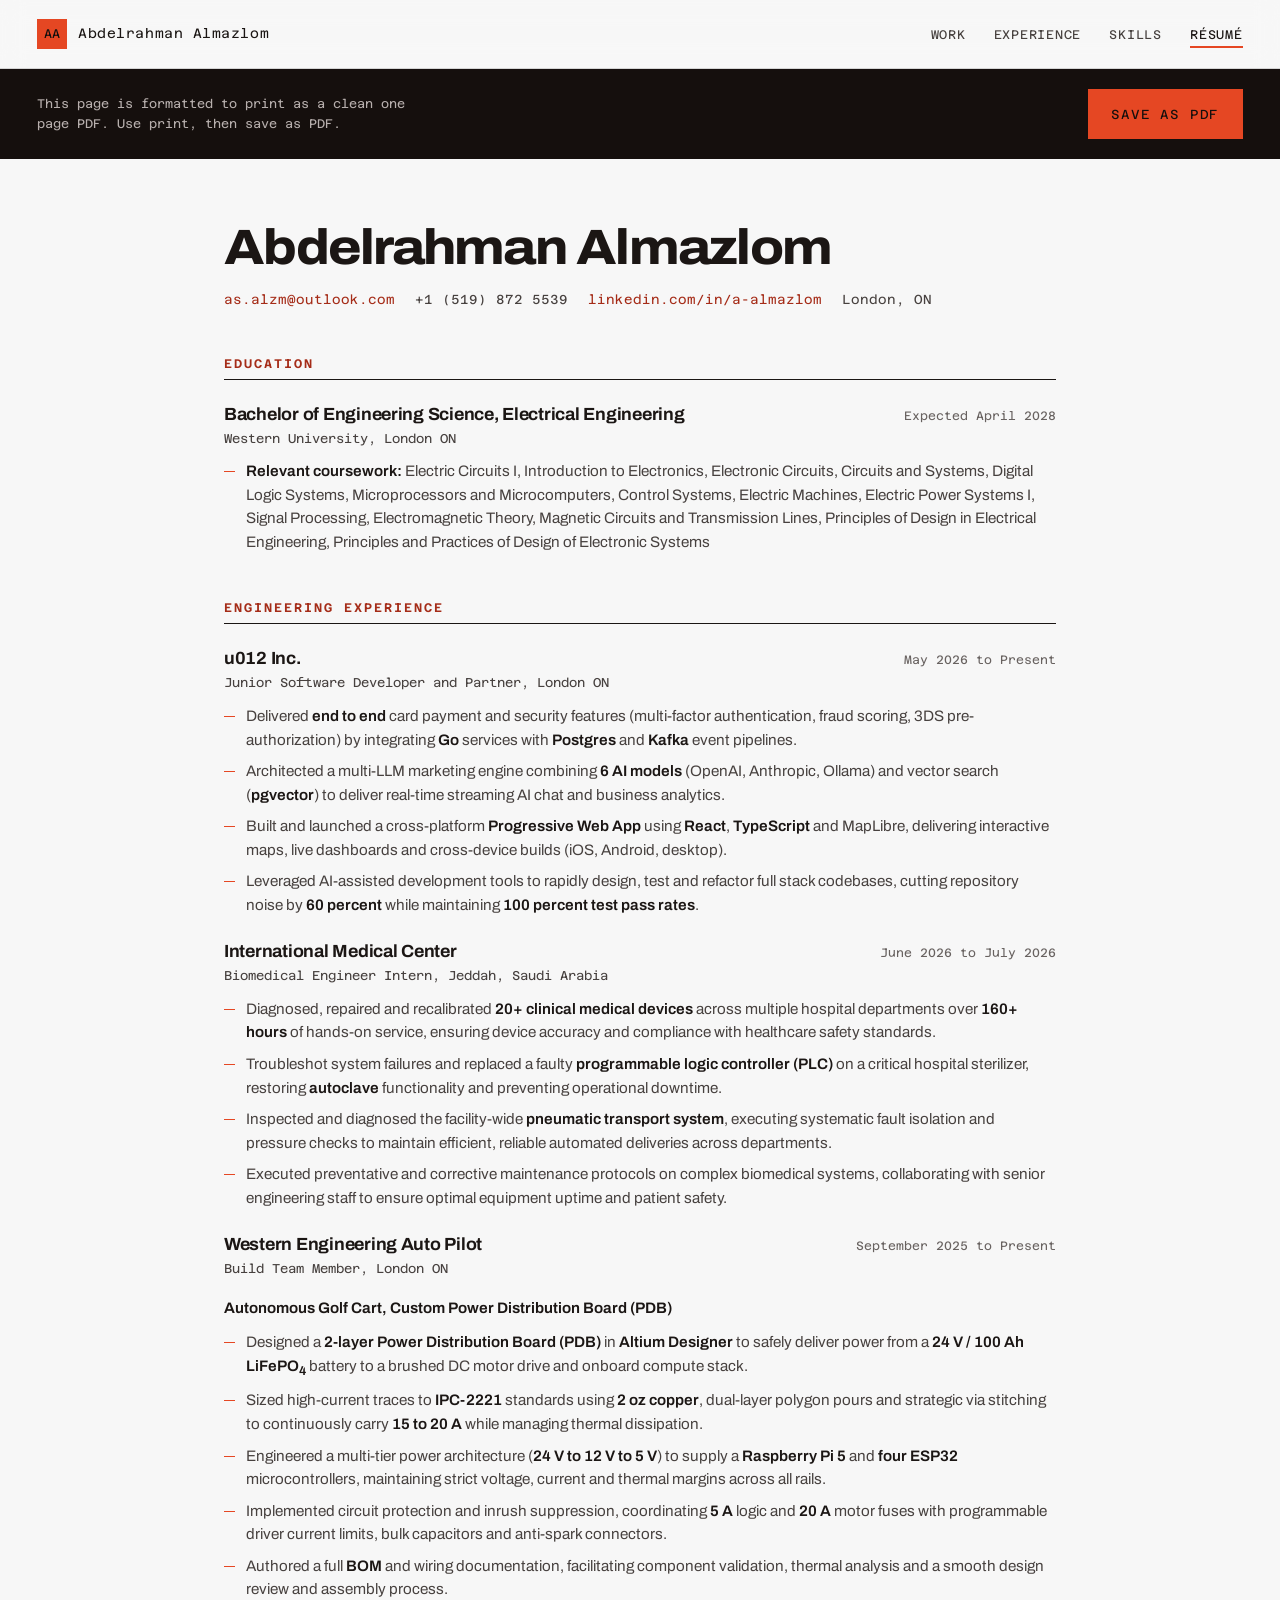
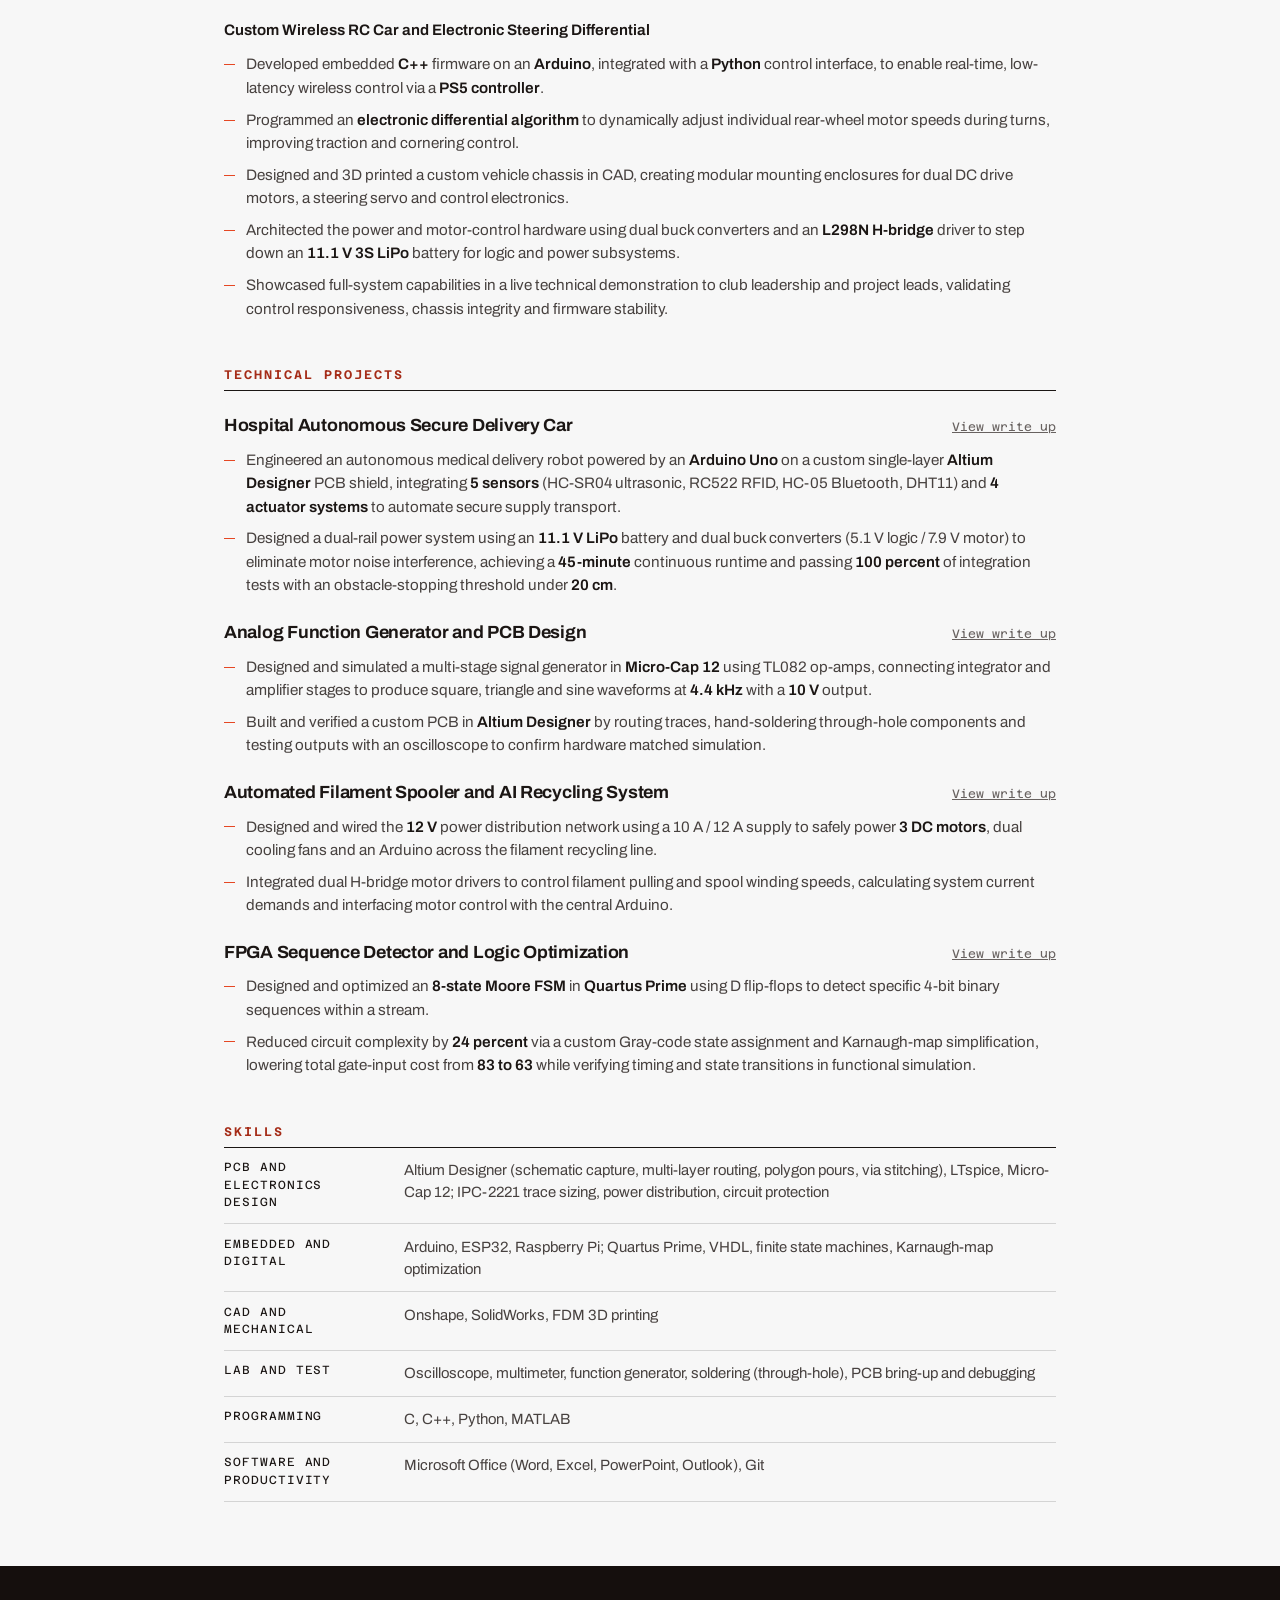
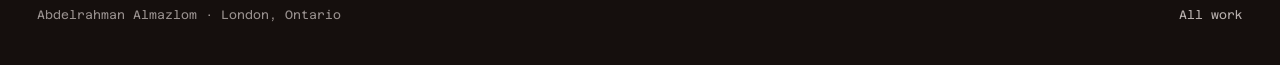
==== resume.html @ ff68ae78 "Add portfolio site" ====
<!DOCTYPE html>
<html lang="en">
<head>
<meta charset="utf-8">
<meta name="viewport" content="width=device-width, initial-scale=1">
<title>Résumé | Abdelrahman Almazlom</title>
<meta name="description" content="Résumé of Abdelrahman Almazlom, BEng Electrical Engineering at Western University. PCB and power design, embedded systems, full stack software.">
<meta property="og:type" content="profile">
<meta property="og:title" content="Résumé | Abdelrahman Almazlom">
<meta property="og:description" content="BEng Electrical Engineering, Western University. PCB and power design, embedded systems, full stack software.">
<meta property="og:image" content="assets/img/og-card.jpg">
<meta name="twitter:card" content="summary_large_image">
<link rel="icon" href="data:image/svg+xml,%3Csvg%20xmlns='http://www.w3.org/2000/svg'%20viewBox='0%200%2064%2064'%3E%3Crect%20width='64'%20height='64'%20fill='%23E54723'/%3E%3Cpolygon%20points='32,11%2053,53%2042,53%2032,31%2022,53%2011,53'%20fill='%23150F0D'/%3E%3Crect%20x='23'%20y='38'%20width='18'%20height='7'%20fill='%23150F0D'/%3E%3C/svg%3E">
<link rel="preconnect" href="https://fonts.googleapis.com">
<link rel="preconnect" href="https://fonts.gstatic.com" crossorigin>
<link rel="stylesheet" href="https://fonts.googleapis.com/css2?family=Archivo:wdth,wght@62..125,100..900&family=Azeret+Mono:wght@400..600&display=swap">
<link rel="stylesheet" href="assets/css/site.css">
<link rel="stylesheet" href="assets/css/resume.css">
<script>document.documentElement.classList.add("has-js");</script>
</head>

<body>
<a class="skip" href="#cv">Skip to the résumé</a>

<header class="masthead masthead-project">
  <div class="shell masthead__inner">
    <a class="wordmark" href="index.html">
      <span class="wordmark__mark" aria-hidden="true">AA</span>
      <span>Abdelrahman Almazlom</span>
    </a>
    <nav aria-label="Primary">
      <ul class="nav">
        <li><a href="index.html#work">Work</a></li>
        <li data-optional><a href="index.html#experience">Experience</a></li>
        <li data-optional><a href="index.html#capability">Skills</a></li>
        <li><a href="resume.html" aria-current="page">Résumé</a></li>
      </ul>
    </nav>
  </div>
</header>

<main>

<div class="cv-bar">
  <div class="shell cv-bar__inner">
    <p>This page is formatted to print as a clean one page PDF. Use print, then save as PDF.</p>
    <button type="button" class="btn" data-print><span>Save as PDF</span></button>
  </div>
</div>

<section class="cv-page" id="cv">
  <article class="cv">

    <header>
      <h1 class="cv__name">Abdelrahman Almazlom</h1>
      <p class="cv__contact">
        <a href="mailto:as.alzm@outlook.com">as.alzm@outlook.com</a>
        <span>+1 (519) 872 5539</span>
        <a href="https://www.linkedin.com/in/a-almazlom/" target="_blank" rel="noopener">linkedin.com/in/a-almazlom</a>
        <span>London, ON</span>
      </p>
    </header>

    <!-- Education -->
    <section class="cv__section">
      <h2>Education</h2>
      <div class="cv__entry">
        <div class="cv__row">
          <p class="cv__org">Bachelor of Engineering Science, Electrical Engineering</p>
          <p class="cv__when">Expected April 2028</p>
        </div>
        <p class="cv__role">Western University, London ON</p>
        <ul class="cv__list">
          <li><strong>Relevant coursework:</strong> Electric Circuits I, Introduction to Electronics, Electronic Circuits, Circuits and Systems, Digital Logic Systems, Microprocessors and Microcomputers, Control Systems, Electric Machines, Electric Power Systems I, Signal Processing, Electromagnetic Theory, Magnetic Circuits and Transmission Lines, Principles of Design in Electrical Engineering, Principles and Practices of Design of Electronic Systems</li>
        </ul>
      </div>
    </section>

    <!-- Experience -->
    <section class="cv__section">
      <h2>Engineering Experience</h2>

      <div class="cv__entry">
        <div class="cv__row">
          <p class="cv__org">u012 Inc.</p>
          <p class="cv__when">May 2026 to Present</p>
        </div>
        <p class="cv__role">Junior Software Developer and Partner, London ON</p>
        <ul class="cv__list">
          <li>Delivered <strong>end to end</strong> card payment and security features (multi-factor authentication, fraud scoring, 3DS pre-authorization) by integrating <strong>Go</strong> services with <strong>Postgres</strong> and <strong>Kafka</strong> event pipelines.</li>
          <li>Architected a multi-LLM marketing engine combining <strong>6 AI models</strong> (OpenAI, Anthropic, Ollama) and vector search (<strong>pgvector</strong>) to deliver real-time streaming AI chat and business analytics.</li>
          <li>Built and launched a cross-platform <strong>Progressive Web App</strong> using <strong>React</strong>, <strong>TypeScript</strong> and MapLibre, delivering interactive maps, live dashboards and cross-device builds (iOS, Android, desktop).</li>
          <li>Leveraged AI-assisted development tools to rapidly design, test and refactor full stack codebases, cutting repository noise by <strong>60 percent</strong> while maintaining <strong>100 percent test pass rates</strong>.</li>
        </ul>
      </div>

      <div class="cv__entry">
        <div class="cv__row">
          <p class="cv__org">International Medical Center</p>
          <p class="cv__when">June 2026 to July 2026</p>
        </div>
        <p class="cv__role">Biomedical Engineer Intern, Jeddah, Saudi Arabia</p>
        <ul class="cv__list">
          <li>Diagnosed, repaired and recalibrated <strong>20+ clinical medical devices</strong> across multiple hospital departments over <strong>160+ hours</strong> of hands-on service, ensuring device accuracy and compliance with healthcare safety standards.</li>
          <li>Troubleshot system failures and replaced a faulty <strong>programmable logic controller (PLC)</strong> on a critical hospital sterilizer, restoring <strong>autoclave</strong> functionality and preventing operational downtime.</li>
          <li>Inspected and diagnosed the facility-wide <strong>pneumatic transport system</strong>, executing systematic fault isolation and pressure checks to maintain efficient, reliable automated deliveries across departments.</li>
          <li>Executed preventative and corrective maintenance protocols on complex biomedical systems, collaborating with senior engineering staff to ensure optimal equipment uptime and patient safety.</li>
        </ul>
      </div>

      <div class="cv__entry">
        <div class="cv__row">
          <p class="cv__org">Western Engineering Auto Pilot</p>
          <p class="cv__when">September 2025 to Present</p>
        </div>
        <p class="cv__role">Build Team Member, London ON</p>

        <p class="cv__sub">Autonomous Golf Cart, Custom Power Distribution Board (PDB)</p>
        <ul class="cv__list">
          <li>Designed a <strong>2-layer Power Distribution Board (PDB)</strong> in <strong>Altium Designer</strong> to safely deliver power from a <strong>24 V / 100 Ah LiFePO<sub>4</sub></strong> battery to a brushed DC motor drive and onboard compute stack.</li>
          <li>Sized high-current traces to <strong>IPC-2221</strong> standards using <strong>2 oz copper</strong>, dual-layer polygon pours and strategic via stitching to continuously carry <strong>15 to 20 A</strong> while managing thermal dissipation.</li>
          <li>Engineered a multi-tier power architecture (<strong>24 V to 12 V to 5 V</strong>) to supply a <strong>Raspberry Pi 5</strong> and <strong>four ESP32</strong> microcontrollers, maintaining strict voltage, current and thermal margins across all rails.</li>
          <li>Implemented circuit protection and inrush suppression, coordinating <strong>5 A</strong> logic and <strong>20 A</strong> motor fuses with programmable driver current limits, bulk capacitors and anti-spark connectors.</li>
          <li>Authored a full <strong>BOM</strong> and wiring documentation, facilitating component validation, thermal analysis and a smooth design review and assembly process.</li>
        </ul>

        <p class="cv__sub">Custom Wireless RC Car and Electronic Steering Differential</p>
        <ul class="cv__list">
          <li>Developed embedded <strong>C++</strong> firmware on an <strong>Arduino</strong>, integrated with a <strong>Python</strong> control interface, to enable real-time, low-latency wireless control via a <strong>PS5 controller</strong>.</li>
          <li>Programmed an <strong>electronic differential algorithm</strong> to dynamically adjust individual rear-wheel motor speeds during turns, improving traction and cornering control.</li>
          <li>Designed and 3D printed a custom vehicle chassis in CAD, creating modular mounting enclosures for dual DC drive motors, a steering servo and control electronics.</li>
          <li>Architected the power and motor-control hardware using dual buck converters and an <strong>L298N H-bridge</strong> driver to step down an <strong>11.1 V 3S LiPo</strong> battery for logic and power subsystems.</li>
          <li>Showcased full-system capabilities in a live technical demonstration to club leadership and project leads, validating control responsiveness, chassis integrity and firmware stability.</li>
        </ul>
      </div>
    </section>

    <!-- Projects -->
    <section class="cv__section">
      <h2>Technical Projects</h2>

      <div class="cv__entry">
        <div class="cv__row">
          <p class="cv__org">Hospital Autonomous Secure Delivery Car</p>
          <p class="cv__when"><a href="projects/hospital-delivery-robot.html">View write up</a></p>
        </div>
        <ul class="cv__list">
          <li>Engineered an autonomous medical delivery robot powered by an <strong>Arduino Uno</strong> on a custom single-layer <strong>Altium Designer</strong> PCB shield, integrating <strong>5 sensors</strong> (HC-SR04 ultrasonic, RC522 RFID, HC-05 Bluetooth, DHT11) and <strong>4 actuator systems</strong> to automate secure supply transport.</li>
          <li>Designed a dual-rail power system using an <strong>11.1 V LiPo</strong> battery and dual buck converters (5.1 V logic / 7.9 V motor) to eliminate motor noise interference, achieving a <strong>45-minute</strong> continuous runtime and passing <strong>100 percent</strong> of integration tests with an obstacle-stopping threshold under <strong>20 cm</strong>.</li>
        </ul>
      </div>

      <div class="cv__entry">
        <div class="cv__row">
          <p class="cv__org">Analog Function Generator and PCB Design</p>
          <p class="cv__when"><a href="projects/function-generator.html">View write up</a></p>
        </div>
        <ul class="cv__list">
          <li>Designed and simulated a multi-stage signal generator in <strong>Micro-Cap 12</strong> using TL082 op-amps, connecting integrator and amplifier stages to produce square, triangle and sine waveforms at <strong>4.4 kHz</strong> with a <strong>10 V</strong> output.</li>
          <li>Built and verified a custom PCB in <strong>Altium Designer</strong> by routing traces, hand-soldering through-hole components and testing outputs with an oscilloscope to confirm hardware matched simulation.</li>
        </ul>
      </div>

      <div class="cv__entry">
        <div class="cv__row">
          <p class="cv__org">Automated Filament Spooler and AI Recycling System</p>
          <p class="cv__when"><a href="projects/filament-spooler.html">View write up</a></p>
        </div>
        <ul class="cv__list">
          <li>Designed and wired the <strong>12 V</strong> power distribution network using a 10 A / 12 A supply to safely power <strong>3 DC motors</strong>, dual cooling fans and an Arduino across the filament recycling line.</li>
          <li>Integrated dual H-bridge motor drivers to control filament pulling and spool winding speeds, calculating system current demands and interfacing motor control with the central Arduino.</li>
        </ul>
      </div>

      <div class="cv__entry">
        <div class="cv__row">
          <p class="cv__org">FPGA Sequence Detector and Logic Optimization</p>
          <p class="cv__when"><a href="projects/fpga-sequence-detector.html">View write up</a></p>
        </div>
        <ul class="cv__list">
          <li>Designed and optimized an <strong>8-state Moore FSM</strong> in <strong>Quartus Prime</strong> using D flip-flops to detect specific 4-bit binary sequences within a stream.</li>
          <li>Reduced circuit complexity by <strong>24 percent</strong> via a custom Gray-code state assignment and Karnaugh-map simplification, lowering total gate-input cost from <strong>83 to 63</strong> while verifying timing and state transitions in functional simulation.</li>
        </ul>
      </div>
    </section>

    <!-- Skills -->
    <section class="cv__section">
      <h2>Skills</h2>
      <div class="cv__skill"><b>PCB and electronics design</b><span>Altium Designer (schematic capture, multi-layer routing, polygon pours, via stitching), LTspice, Micro-Cap 12; IPC-2221 trace sizing, power distribution, circuit protection</span></div>
      <div class="cv__skill"><b>Embedded and digital</b><span>Arduino, ESP32, Raspberry Pi; Quartus Prime, VHDL, finite state machines, Karnaugh-map optimization</span></div>
      <div class="cv__skill"><b>CAD and mechanical</b><span>Onshape, SolidWorks, FDM 3D printing</span></div>
      <div class="cv__skill"><b>Lab and test</b><span>Oscilloscope, multimeter, function generator, soldering (through-hole), PCB bring-up and debugging</span></div>
      <div class="cv__skill"><b>Programming</b><span>C, C++, Python, MATLAB</span></div>
      <div class="cv__skill"><b>Software and productivity</b><span>Microsoft Office (Word, Excel, PowerPoint, Outlook), Git</span></div>
    </section>

  </article>
</section>

</main>

<footer class="footer">
  <div class="shell footer__inner">
    <p>Abdelrahman Almazlom &middot; London, Ontario</p>
    <p><a href="index.html">All work</a></p>
  </div>
</footer>

<script src="assets/js/site.js" defer></script>
<script>
document.querySelector("[data-print]").addEventListener("click", function () { window.print(); });
</script>
</body>
</html>
---- assets/css/site.css ----
/* ==========================================================================
   Abdelrahman Almazlom, portfolio
   Design system: signal vermilion on true neutral paper, Archivo + Azeret Mono
   ========================================================================== */

/* --- Tokens --------------------------------------------------------------- */

:root {
  /* Surface */
  --paper: oklch(0.975 0 0);
  --paper-2: oklch(0.945 0 0);
  --line: oklch(0.87 0 0);
  --line-strong: oklch(0.72 0 0);

  /* Ink on paper */
  --ink: oklch(0.205 0.01 35);
  --ink-2: oklch(0.38 0.01 35);
  --ink-3: oklch(0.50 0.008 35);

  /* Brand */
  --signal: oklch(0.62 0.2 34);
  --signal-ink: oklch(0.48 0.16 32);
  --signal-bright: oklch(0.64 0.195 36);

  /* Dark surfaces */
  --void: oklch(0.175 0.012 35);
  --void-2: oklch(0.235 0.012 35);
  --void-line: oklch(0.32 0.012 35);
  --chalk: oklch(0.93 0.006 35);
  --chalk-2: oklch(0.76 0.01 35);
  --chalk-3: oklch(0.66 0.01 35);

  /* Type */
  --sans: "Archivo", "Helvetica Neue", Arial, system-ui, sans-serif;
  --mono: "Azeret Mono", ui-monospace, "SFMono-Regular", Menlo, Consolas, monospace;

  --step--1: clamp(0.78rem, 0.76rem + 0.12vw, 0.85rem);
  --step-0: clamp(1rem, 0.97rem + 0.16vw, 1.09rem);
  --step-1: clamp(1.2rem, 1.13rem + 0.34vw, 1.42rem);
  --step-2: clamp(1.45rem, 1.32rem + 0.64vw, 1.85rem);
  --step-3: clamp(1.75rem, 1.5rem + 1.2vw, 2.55rem);
  --step-4: clamp(2.1rem, 1.66rem + 2.1vw, 3.4rem);
  --step-5: clamp(2.5rem, 1.6rem + 4.3vw, 5rem);

  /* Space */
  --gutter: clamp(1.25rem, 0.9rem + 1.8vw, 2.75rem);
  --band: clamp(3.75rem, 2.5rem + 5.5vw, 8rem);
  --band-tight: clamp(2.5rem, 1.8rem + 3.2vw, 4.75rem);
  --measure: 66ch;
  --shell: 78rem;

  /* Motion */
  --out-quint: cubic-bezier(0.22, 1, 0.36, 1);
  --out-quart: cubic-bezier(0.25, 1, 0.5, 1);

  /* Depth */
  --z-base: 1;
  --z-sticky: 100;
  --z-overlay: 200;
  --z-dialog: 300;

  color-scheme: light;
}

/* --- Reset ---------------------------------------------------------------- */

*,
*::before,
*::after { box-sizing: border-box; }

html {
  -webkit-text-size-adjust: 100%;
  scroll-behavior: smooth;
  scroll-padding-top: 5.5rem;
}

body {
  margin: 0;
  background: var(--paper);
  color: var(--ink);
  font-family: var(--sans);
  font-size: var(--step-0);
  line-height: 1.6;
  font-variation-settings: "wdth" 100, "wght" 400;
  -webkit-font-smoothing: antialiased;
  text-rendering: optimizeLegibility;
  overflow-x: hidden;
}

h1, h2, h3, h4 {
  margin: 0;
  line-height: 1.04;
  letter-spacing: -0.028em;
  text-wrap: balance;
  font-variation-settings: "wdth" 108, "wght" 700;
}

p { margin: 0; text-wrap: pretty; }
ul, ol { margin: 0; padding: 0; }
img, svg { display: block; max-width: 100%; }
img { height: auto; }

a { color: inherit; }

button { font: inherit; color: inherit; }

:focus-visible {
  outline: 2px solid var(--signal);
  outline-offset: 3px;
  border-radius: 1px;
}

.on-void :focus-visible,
.hero :focus-visible { outline-color: currentColor; }

::selection { background: var(--signal); color: var(--paper); }

/* --- Primitives ----------------------------------------------------------- */

.shell {
  width: min(100% - (var(--gutter) * 2), var(--shell));
  margin-inline: auto;
}

.shell-wide {
  width: min(100% - (var(--gutter) * 2), 92rem);
  margin-inline: auto;
}

.mono {
  font-family: var(--mono);
  font-size: var(--step--1);
  letter-spacing: 0.02em;
  font-variation-settings: normal;
}

.tag {
  font-family: var(--mono);
  font-size: 0.72rem;
  letter-spacing: 0.12em;
  text-transform: uppercase;
  color: var(--ink-3);
  font-weight: 500;
}

.lede {
  font-size: var(--step-1);
  line-height: 1.5;
  max-width: 34ch;
  font-variation-settings: "wdth" 100, "wght" 420;
}

.prose {
  max-width: var(--measure);
  color: var(--ink-2);
}

.prose p + p { margin-top: 1.1em; }

.prose strong {
  color: var(--ink);
  font-variation-settings: "wdth" 100, "wght" 620;
}

.skip {
  position: absolute;
  left: -9999px;
  top: 0;
  z-index: var(--z-dialog);
  background: var(--void);
  color: var(--paper);
  padding: 0.75rem 1.25rem;
  font-family: var(--mono);
  font-size: 0.85rem;
}

.skip:focus { left: 0; }

/* --- Buttons -------------------------------------------------------------- */

.btn {
  --btn-bg: var(--void);
  --btn-fg: var(--paper);
  display: inline-flex;
  align-items: center;
  gap: 0.6rem;
  padding: 0.85rem 1.4rem;
  background: var(--btn-bg);
  color: var(--btn-fg);
  text-decoration: none;
  font-family: var(--mono);
  font-size: 0.82rem;
  font-weight: 500;
  letter-spacing: 0.06em;
  text-transform: uppercase;
  border: 1px solid var(--btn-bg);
  transition: transform 0.35s var(--out-quint), background-color 0.25s ease,
    color 0.25s ease, border-color 0.25s ease;
}

.btn:hover { transform: translateY(-2px); }
.btn:active { transform: translateY(0); }

.btn--ghost {
  --btn-bg: transparent;
  --btn-fg: currentColor;
  border-color: currentColor;
}

.btn--ghost:hover {
  background: currentColor;
}

.btn--ghost:hover > span { mix-blend-mode: difference; }

.btn .arrow {
  transition: transform 0.35s var(--out-quint);
}

.btn:hover .arrow { transform: translateX(4px); }

/* Inline text link */
.link {
  color: var(--signal-ink);
  text-decoration: none;
  background-image: linear-gradient(currentColor, currentColor);
  background-size: 100% 1px;
  background-repeat: no-repeat;
  background-position: 0 100%;
  padding-bottom: 1px;
  transition: background-size 0.3s var(--out-quart), color 0.2s ease;
}

.link:hover {
  color: var(--ink);
  background-size: 0% 1px;
}

.on-void .link { color: var(--signal-bright); }
.on-void .link:hover { color: var(--chalk); }

/* --- Header --------------------------------------------------------------- */

.masthead {
  position: sticky;
  top: 0;
  z-index: var(--z-sticky);
  background: color-mix(in oklab, var(--paper) 88%, transparent);
  backdrop-filter: blur(12px);
  border-bottom: 1px solid var(--line);
}

.masthead__inner {
  display: flex;
  align-items: center;
  justify-content: space-between;
  gap: 1.5rem;
  min-height: 4.25rem;
}

.wordmark {
  display: inline-flex;
  align-items: center;
  gap: 0.7rem;
  text-decoration: none;
  font-family: var(--mono);
  font-size: clamp(0.73rem, 0.64rem + 0.4vw, 0.85rem);
  font-weight: 600;
  letter-spacing: 0.04em;
  white-space: nowrap;
}

.wordmark__mark {
  display: grid;
  place-items: center;
  width: 1.85rem;
  height: 1.85rem;
  background: var(--signal);
  color: var(--void);
  font-weight: 700;
  font-size: 0.78rem;
  letter-spacing: 0;
  transition: transform 0.4s var(--out-quint);
}

.wordmark:hover .wordmark__mark { transform: rotate(-6deg) scale(1.06); }

.nav {
  display: flex;
  align-items: center;
  gap: clamp(1rem, 2.2vw, 2rem);
  list-style: none;
}

.nav a {
  text-decoration: none;
  font-family: var(--mono);
  font-size: 0.78rem;
  letter-spacing: 0.06em;
  text-transform: uppercase;
  color: var(--ink-2);
  position: relative;
  padding-block: 0.35rem;
  transition: color 0.2s ease;
}

.nav a::after {
  content: "";
  position: absolute;
  left: 0;
  bottom: 0;
  width: 100%;
  height: 2px;
  background: var(--signal);
  transform: scaleX(0);
  transform-origin: left;
  transition: transform 0.35s var(--out-quint);
}

.nav a:hover { color: var(--ink); }
.nav a:hover::after,
.nav a[aria-current="page"]::after { transform: scaleX(1); }
.nav a[aria-current="page"] { color: var(--ink); }

@media (max-width: 47.99em) {
  .nav li[data-optional] { display: none; }
}

/* --- Hero ----------------------------------------------------------------- */

.hero {
  background: var(--signal);
  color: var(--void);
  padding-block: clamp(3rem, 1.5rem + 7vw, 6.5rem) clamp(3rem, 1.5rem + 6vw, 5.5rem);
  position: relative;
  overflow: hidden;
}

.hero::after {
  content: "";
  position: absolute;
  inset: auto 0 0 0;
  height: 1px;
  background: color-mix(in oklab, var(--void) 22%, transparent);
}

.hero__grid {
  display: grid;
  gap: clamp(2.25rem, 1rem + 4vw, 4rem);
  grid-template-columns: 1fr;
  align-items: start;
}

@media (min-width: 62em) {
  .hero__grid { grid-template-columns: minmax(0, 1.55fr) minmax(16rem, 0.85fr); }
}

.hero__eyebrow {
  font-family: var(--mono);
  font-size: 0.78rem;
  letter-spacing: 0.14em;
  text-transform: uppercase;
  font-weight: 600;
  display: flex;
  align-items: center;
  gap: 0.7rem;
}

.hero__eyebrow::before {
  content: "";
  width: clamp(1.5rem, 4vw, 3rem);
  height: 2px;
  background: currentColor;
}

.hero__name {
  font-size: var(--step-5);
  font-variation-settings: "wdth" 112, "wght" 800;
  letter-spacing: -0.038em;
  margin-top: 1.4rem;
  line-height: 0.92;
}

@media (max-width: 34em) {
  .hero__name { font-variation-settings: "wdth" 96, "wght" 800; }
}

.hero__role {
  margin-top: 1.5rem;
  font-size: var(--step-1);
  font-variation-settings: "wdth" 100, "wght" 560;
  max-width: 30ch;
  line-height: 1.25;
  letter-spacing: -0.01em;
}

.hero__blurb {
  margin-top: 1.35rem;
  max-width: 54ch;
  font-size: var(--step-0);
  line-height: 1.62;
  color: color-mix(in oklab, var(--void) 93%, var(--signal));
}

.hero__actions {
  display: flex;
  flex-wrap: wrap;
  gap: 0.85rem 1rem;
  margin-top: 2.25rem;
  align-items: center;
}

.hero .btn { --btn-bg: var(--void); --btn-fg: var(--signal); }
.hero .btn--ghost { --btn-bg: transparent; --btn-fg: var(--void); }
.hero .btn--ghost:hover { background: var(--void); color: var(--signal); }
.hero .btn--ghost:hover > span { mix-blend-mode: normal; }

.hero__contact {
  display: flex;
  flex-wrap: wrap;
  gap: 0.35rem 1.25rem;
  margin-top: 1.5rem;
  font-family: var(--mono);
  font-size: 0.82rem;
}

.hero__contact a {
  text-decoration: none;
  border-bottom: 1px solid color-mix(in oklab, var(--void) 35%, transparent);
  padding-bottom: 2px;
  transition: border-color 0.25s ease;
}

.hero__contact a:hover { border-bottom-color: currentColor; }

/* Portrait + spec sheet */
.hero__aside {
  display: grid;
  gap: 1.5rem;
  justify-items: stretch;
}

.portrait {
  position: relative;
  aspect-ratio: 4 / 5;
  max-width: 21rem;
  width: 100%;
  background: var(--void);
  border: 1px solid var(--void);
  overflow: hidden;
}

.portrait img {
  width: 100%;
  height: 100%;
  object-fit: cover;
  object-position: center 18%;
}

.portrait__fallback {
  position: absolute;
  inset: 0;
  display: grid;
  place-content: center;
  gap: 0.5rem;
  text-align: center;
  color: var(--signal);
  background: var(--void);
}

.portrait__fallback span:first-child {
  font-size: clamp(3rem, 8vw, 4.5rem);
  font-variation-settings: "wdth" 112, "wght" 800;
  letter-spacing: -0.04em;
  line-height: 1;
}

.portrait__fallback span:last-child {
  font-family: var(--mono);
  font-size: 0.68rem;
  letter-spacing: 0.14em;
  text-transform: uppercase;
  color: var(--chalk-3);
}

.portrait img[src=""],
.portrait img:not([src]) { display: none; }

.spec {
  display: grid;
  grid-template-columns: auto minmax(0, 1fr);
  gap: 0.45rem 1.1rem;
  font-family: var(--mono);
  font-size: 0.78rem;
  line-height: 1.45;
  border-top: 1px solid color-mix(in oklab, var(--void) 28%, transparent);
  padding-top: 1.1rem;
  max-width: 21rem;
}

.spec dt {
  letter-spacing: 0.1em;
  text-transform: uppercase;
  font-weight: 600;
  color: color-mix(in oklab, var(--void) 72%, var(--signal));
}

.spec dd { margin: 0; }

/* --- Section furniture ---------------------------------------------------- */

.band { padding-block: var(--band); }
.band--tight { padding-block: var(--band-tight); }

.band--void {
  background: var(--void);
  color: var(--chalk);
}

.band--paper2 { background: var(--paper-2); }

.section-head {
  display: grid;
  gap: 1rem;
  padding-bottom: clamp(2rem, 1rem + 2.5vw, 3.25rem);
}

@media (min-width: 55em) {
  .section-head {
    grid-template-columns: minmax(0, 1fr) minmax(0, 0.9fr);
    align-items: end;
    gap: 2.5rem;
  }
}

.section-head h2 {
  font-size: var(--step-4);
  font-variation-settings: "wdth" 106, "wght" 720;
}

.section-head p {
  color: var(--ink-2);
  max-width: 48ch;
}

.band--void .section-head p { color: var(--chalk-2); }

.rule {
  height: 1px;
  background: var(--line);
  border: 0;
  margin: 0;
}

.band--void .rule { background: var(--void-line); }

/* --- Work list ------------------------------------------------------------ */

.work { display: grid; }

.work__item {
  display: grid;
  gap: clamp(1.5rem, 1rem + 2.5vw, 3.25rem);
  padding-block: clamp(2.25rem, 1.4rem + 3vw, 4rem);
  border-top: 1px solid var(--line);
  align-items: center;
}

.work__item:last-child { border-bottom: 1px solid var(--line); }

@media (min-width: 55em) {
  .work__item { grid-template-columns: minmax(0, 1.15fr) minmax(0, 1fr); }
  .work__item:nth-child(even) .work__media { order: 2; }
}

.work__media {
  position: relative;
  overflow: hidden;
  background: var(--paper-2);
  aspect-ratio: 4 / 3;
}

.work__media img {
  width: 100%;
  height: 100%;
  object-fit: cover;
  transition: transform 0.8s var(--out-quint);
}

.work__item:hover .work__media img,
.work__item:focus-within .work__media img { transform: scale(1.035); }

.work__index {
  position: absolute;
  top: 0;
  left: 0;
  background: var(--signal);
  color: var(--void);
  font-family: var(--mono);
  font-size: 0.72rem;
  font-weight: 600;
  letter-spacing: 0.1em;
  padding: 0.4rem 0.7rem;
}

.work__body { display: grid; gap: 1rem; align-content: start; }

.work__title {
  font-size: var(--step-3);
  font-variation-settings: "wdth" 104, "wght" 700;
}

.work__title a {
  text-decoration: none;
  background-image: linear-gradient(var(--signal), var(--signal));
  background-size: 0% 2px;
  background-repeat: no-repeat;
  background-position: 0 100%;
  transition: background-size 0.45s var(--out-quint);
}

.work__item:hover .work__title a,
.work__title a:focus-visible { background-size: 100% 2px; }

.work__title a::after {
  content: "";
  position: absolute;
  inset: 0;
}

.work__item { position: relative; }

.work__meta {
  display: flex;
  flex-wrap: wrap;
  gap: 0.4rem 0.9rem;
  font-family: var(--mono);
  font-size: 0.74rem;
  letter-spacing: 0.06em;
  text-transform: uppercase;
  color: var(--ink-3);
}

.work__meta span:not(:last-child)::after {
  content: "";
  display: inline-block;
  vertical-align: 0.25em;
  width: 3px;
  height: 3px;
  background: var(--line-strong);
  border-radius: 50%;
  margin-left: 0.55rem;
}

.work__summary { color: var(--ink-2); max-width: 52ch; }

.facts {
  display: grid;
  gap: 0.55rem;
  margin-top: 0.35rem;
  list-style: none;
}

.facts li {
  position: relative;
  padding-left: 1.5rem;
  font-size: 0.94rem;
  color: var(--ink-2);
}

.facts li::before {
  content: "";
  position: absolute;
  left: 0;
  top: 0.72em;
  width: 0.75rem;
  height: 1px;
  background: var(--signal);
}

.band--void .facts li { color: var(--chalk-2); }

.work__cta {
  font-family: var(--mono);
  font-size: 0.78rem;
  letter-spacing: 0.08em;
  text-transform: uppercase;
  color: var(--ink);
  display: inline-flex;
  align-items: center;
  gap: 0.5rem;
  margin-top: 0.4rem;
}

.work__cta .arrow { transition: transform 0.4s var(--out-quint); }
.work__item:hover .work__cta .arrow { transform: translateX(5px); }

/* Figure-led variants (SVG diagrams instead of photos) */
.work__media--figure {
  display: grid;
  place-items: center;
  background: var(--void);
  padding: clamp(1.25rem, 3vw, 2.5rem);
}

.work__media--figure svg { width: 100%; height: auto; }

/* --- Experience ----------------------------------------------------------- */

.roles { display: grid; }

.role {
  display: grid;
  gap: 1.1rem clamp(1.5rem, 4vw, 3.5rem);
  padding-block: clamp(2rem, 1.4rem + 2vw, 3.25rem);
  border-top: 1px solid var(--void-line);
}

.role:last-child { border-bottom: 1px solid var(--void-line); }

@media (min-width: 55em) {
  .role { grid-template-columns: minmax(11rem, 0.42fr) minmax(0, 1.58fr); }
}

.role__when {
  font-family: var(--mono);
  font-size: 0.78rem;
  letter-spacing: 0.06em;
  color: var(--chalk-3);
  display: grid;
  gap: 0.4rem;
  align-content: start;
}

.role__when strong {
  display: block;
  color: var(--signal-bright);
  font-weight: 600;
  letter-spacing: 0.1em;
  text-transform: uppercase;
  font-size: 0.72rem;
}

.role__org {
  font-size: var(--step-2);
  font-variation-settings: "wdth" 104, "wght" 700;
  color: var(--chalk);
}

.role__title {
  font-family: var(--mono);
  font-size: 0.82rem;
  color: var(--chalk-2);
  margin-top: 0.5rem;
  letter-spacing: 0.02em;
}

.role__list {
  list-style: none;
  display: grid;
  gap: 0.8rem;
  margin-top: 1.25rem;
  max-width: 68ch;
}

.role__list li {
  position: relative;
  padding-left: 1.65rem;
  color: var(--chalk-2);
  line-height: 1.58;
}

.role__list li::before {
  content: "";
  position: absolute;
  left: 0;
  top: 0.78em;
  width: 0.8rem;
  height: 1px;
  background: var(--signal);
}

.role__list strong {
  color: var(--chalk);
  font-variation-settings: "wdth" 100, "wght" 600;
}

.role__sub {
  margin-top: 1.75rem;
  font-family: var(--mono);
  font-size: 0.8rem;
  letter-spacing: 0.08em;
  text-transform: uppercase;
  color: var(--signal-bright);
  font-weight: 600;
}

/* --- Capability / skills -------------------------------------------------- */

.skills { display: grid; }

.skills__row {
  display: grid;
  gap: 0.75rem clamp(1.5rem, 4vw, 3.5rem);
  padding-block: 1.6rem;
  border-top: 1px solid var(--line);
  align-items: start;
}

.skills__row:last-child { border-bottom: 1px solid var(--line); }

@media (min-width: 48em) {
  .skills__row { grid-template-columns: minmax(10rem, 0.34fr) minmax(0, 1.66fr); }
}

.skills__label {
  font-family: var(--mono);
  font-size: 0.76rem;
  letter-spacing: 0.1em;
  text-transform: uppercase;
  font-weight: 600;
  color: var(--ink);
}

.skills__set {
  display: flex;
  flex-wrap: wrap;
  gap: 0.5rem;
  list-style: none;
}

.skills__set li {
  font-size: 0.88rem;
  color: var(--ink-2);
  padding: 0.28rem 0.7rem;
  border: 1px solid var(--line);
  background: var(--paper);
  transition: border-color 0.25s ease, color 0.25s ease;
}

.skills__set li:hover { border-color: var(--signal); color: var(--ink); }

/* --- Education ------------------------------------------------------------ */

.edu {
  display: grid;
  gap: 1.5rem clamp(1.5rem, 4vw, 3.5rem);
}

@media (min-width: 55em) {
  .edu { grid-template-columns: minmax(0, 1fr) minmax(0, 1.05fr); }
}

.edu__degree {
  font-size: var(--step-2);
  font-variation-settings: "wdth" 104, "wght" 700;
}

.coursework {
  display: flex;
  flex-wrap: wrap;
  gap: 0.45rem 0;
  list-style: none;
  margin-top: 1rem;
}

.coursework li {
  font-family: var(--mono);
  font-size: 0.76rem;
  line-height: 1.45;
  letter-spacing: 0.01em;
  color: var(--ink-2);
}

.coursework li:not(:last-child)::after {
  content: "/";
  color: var(--signal);
  margin-inline: 0.6rem;
}

/* --- Contact -------------------------------------------------------------- */

.contact {
  background: var(--signal);
  color: var(--void);
  padding-block: clamp(3.25rem, 2rem + 5.5vw, 6.5rem);
}

.contact h2 {
  font-size: var(--step-5);
  font-variation-settings: "wdth" 110, "wght" 780;
  letter-spacing: -0.04em;
  line-height: 0.95;
  max-width: 14ch;
}

.contact__body {
  margin-top: 1.5rem;
  max-width: 50ch;
  font-size: var(--step-1);
  line-height: 1.5;
  color: color-mix(in oklab, var(--void) 93%, var(--signal));
}

.contact__rows {
  margin-top: 2.5rem;
  display: grid;
  gap: 0;
  border-top: 1px solid color-mix(in oklab, var(--void) 25%, transparent);
}

.contact__row {
  display: flex;
  flex-wrap: wrap;
  align-items: baseline;
  justify-content: space-between;
  gap: 0.5rem 1.5rem;
  padding-block: 1.05rem;
  border-bottom: 1px solid color-mix(in oklab, var(--void) 25%, transparent);
  text-decoration: none;
  font-family: var(--mono);
  font-size: 0.85rem;
  transition: padding-left 0.4s var(--out-quint);
}

.contact__row:hover { padding-left: 0.7rem; }

.contact__row span:first-child {
  letter-spacing: 0.12em;
  text-transform: uppercase;
  font-weight: 600;
  font-size: 0.72rem;
  color: color-mix(in oklab, var(--void) 70%, var(--signal));
}

.contact__row span:last-child {
  font-size: clamp(0.95rem, 0.9rem + 0.35vw, 1.15rem);
  font-weight: 500;
}

/* --- Footer --------------------------------------------------------------- */

.footer {
  background: var(--void);
  color: var(--chalk-3);
  padding-block: 2.5rem;
  font-family: var(--mono);
  font-size: 0.76rem;
}

.footer__inner {
  display: flex;
  flex-wrap: wrap;
  gap: 0.75rem 2rem;
  justify-content: space-between;
  align-items: center;
}

.footer a { color: var(--chalk-2); text-decoration: none; }
.footer a:hover { color: var(--signal-bright); }

/* --- Project page --------------------------------------------------------- */

.crumbs {
  font-family: var(--mono);
  font-size: 0.75rem;
  letter-spacing: 0.08em;
  text-transform: uppercase;
  color: var(--ink-3);
  display: flex;
  gap: 0.6rem;
  padding-top: clamp(1.75rem, 3vw, 2.75rem);
}

.crumbs a { text-decoration: none; }
.crumbs a:hover { color: var(--signal-ink); }

.masthead-project { border-bottom: 1px solid var(--line); }

.proj-head { padding-block: clamp(1.75rem, 1rem + 2.5vw, 3rem) clamp(2.5rem, 1.5rem + 3vw, 4rem); }

.proj-head h1 {
  font-size: var(--step-4);
  font-variation-settings: "wdth" 106, "wght" 760;
  max-width: 20ch;
  margin-top: 1.1rem;
}

.proj-head__kicker {
  font-family: var(--mono);
  font-size: 0.76rem;
  letter-spacing: 0.14em;
  text-transform: uppercase;
  font-weight: 600;
  color: var(--signal-ink);
}

.proj-head__lede {
  margin-top: 1.5rem;
  font-size: var(--step-1);
  line-height: 1.5;
  max-width: 54ch;
  color: var(--ink-2);
  font-variation-settings: "wdth" 100, "wght" 420;
}

.datasheet {
  display: grid;
  grid-template-columns: repeat(auto-fit, minmax(min(100%, 13rem), 1fr));
  gap: 0;
  margin-top: clamp(2rem, 4vw, 3rem);
  border-top: 1px solid var(--ink);
}

@media (min-width: 44em) {
  .datasheet { grid-template-columns: repeat(3, minmax(0, 1fr)); }
}

.datasheet div {
  padding: 1.1rem 1.25rem 1.1rem 0;
  border-bottom: 1px solid var(--line);
}

.datasheet dt {
  font-family: var(--mono);
  font-size: 0.68rem;
  letter-spacing: 0.13em;
  text-transform: uppercase;
  color: var(--ink-3);
  font-weight: 600;
}

.datasheet dd {
  margin: 0.45rem 0 0;
  font-size: 0.95rem;
  line-height: 1.45;
  color: var(--ink);
}

.bleed {
  background: var(--void);
  padding-block: clamp(2rem, 4vw, 3.5rem);
}

.bleed figure { margin: 0; }

.bleed img {
  width: 100%;
  height: auto;
  max-height: 78vh;
  object-fit: contain;
}

.caption {
  margin-top: 1rem;
  font-family: var(--mono);
  font-size: 0.75rem;
  line-height: 1.5;
  color: var(--chalk-3);
  max-width: 62ch;
}

.caption b {
  color: var(--chalk);
  font-weight: 600;
  letter-spacing: 0.06em;
  text-transform: uppercase;
  font-size: 0.7rem;
  display: inline-block;
  margin-right: 0.5rem;
}

.article {
  display: grid;
  gap: clamp(2.5rem, 5vw, 4.5rem);
  padding-block: clamp(3rem, 5vw, 5rem);
}

.chapter {
  display: grid;
  gap: 1.25rem clamp(1.5rem, 4vw, 3.5rem);
}

@media (min-width: 55em) {
  .chapter { grid-template-columns: minmax(9rem, 0.3fr) minmax(0, 1.7fr); }
}

.chapter h2 {
  font-size: var(--step-2);
  font-variation-settings: "wdth" 104, "wght" 700;
  align-self: start;
}

@media (min-width: 55em) {
  .chapter h2 {
    font-size: var(--step-1);
    position: sticky;
    top: 6rem;
    color: var(--ink-3);
    font-variation-settings: "wdth" 100, "wght" 600;
    letter-spacing: 0.02em;
  }
}

.chapter__body { display: grid; gap: 1.1rem; max-width: var(--measure); }
.chapter__body p { color: var(--ink-2); }

.speclist {
  list-style: none;
  display: grid;
  gap: 0.85rem;
  margin-top: 0.4rem;
}

.speclist li {
  position: relative;
  padding-left: 1.7rem;
  color: var(--ink-2);
  line-height: 1.58;
}

.speclist li::before {
  content: "";
  position: absolute;
  left: 0;
  top: 0.78em;
  width: 0.85rem;
  height: 1px;
  background: var(--signal);
}

.speclist strong {
  color: var(--ink);
  font-variation-settings: "wdth" 100, "wght" 620;
}

.callout {
  border: 1px solid var(--ink);
  padding: clamp(1.25rem, 3vw, 1.85rem);
  background: var(--paper-2);
}

.callout p { color: var(--ink); }

.callout__label {
  font-family: var(--mono);
  font-size: 0.68rem;
  letter-spacing: 0.14em;
  text-transform: uppercase;
  font-weight: 600;
  color: var(--signal-ink);
  display: block;
  margin-bottom: 0.65rem;
}

/* --- Gallery + lightbox --------------------------------------------------- */

.gallery {
  display: grid;
  grid-template-columns: repeat(auto-fit, minmax(min(100%, 17rem), 1fr));
  gap: clamp(0.85rem, 2vw, 1.5rem);
}

.gallery--wide { grid-template-columns: repeat(auto-fit, minmax(min(100%, 24rem), 1fr)); }

.shot {
  position: relative;
  margin: 0;
  background: var(--paper-2);
  border: 1px solid var(--line);
  overflow: hidden;
  cursor: zoom-in;
  padding: 0;
  display: block;
  width: 100%;
  text-align: left;
}

.shot img {
  width: 100%;
  aspect-ratio: 4 / 3;
  object-fit: cover;
  transition: transform 0.7s var(--out-quint), filter 0.4s ease;
}

.shot--contain img { object-fit: contain; background: var(--paper); }

.shot:hover img { transform: scale(1.04); }

.shot__cap {
  display: block;
  padding: 0.75rem 0.9rem;
  font-family: var(--mono);
  font-size: 0.72rem;
  line-height: 1.45;
  color: var(--ink-2);
  border-top: 1px solid var(--line);
  background: var(--paper);
}

.lightbox {
  border: 0;
  padding: 0;
  max-width: 100vw;
  max-height: 100vh;
  width: 100%;
  height: 100%;
  background: transparent;
  overflow: hidden;
}

.lightbox::backdrop {
  background: oklch(0.12 0.01 35 / 0.94);
  backdrop-filter: blur(3px);
}

.lightbox__inner {
  height: 100%;
  display: grid;
  grid-template-rows: 1fr auto;
  gap: 1rem;
  padding: clamp(1rem, 3vw, 2.5rem);
}

.lightbox img {
  width: 100%;
  height: 100%;
  object-fit: contain;
  margin: auto;
}

.lightbox__bar {
  display: flex;
  align-items: center;
  justify-content: space-between;
  gap: 1rem;
  color: var(--chalk-2);
  font-family: var(--mono);
  font-size: 0.78rem;
}

.lightbox__close {
  background: transparent;
  border: 1px solid var(--void-line);
  color: var(--chalk);
  padding: 0.5rem 0.9rem;
  font-family: var(--mono);
  font-size: 0.72rem;
  letter-spacing: 0.1em;
  text-transform: uppercase;
  cursor: pointer;
  transition: background-color 0.25s ease, color 0.25s ease;
}

.lightbox__close:hover { background: var(--signal); color: var(--void); border-color: var(--signal); }

.lightbox[open] { animation: lb-in 0.32s var(--out-quart); }

@keyframes lb-in {
  from { opacity: 0; transform: scale(0.985); }
  to { opacity: 1; transform: none; }
}

/* --- Pager ---------------------------------------------------------------- */

.pager {
  display: grid;
  gap: 1px;
  background: var(--line);
  border-block: 1px solid var(--line);
}

@media (min-width: 48em) {
  .pager { grid-template-columns: 1fr 1fr; }
}

.pager a {
  background: var(--paper);
  padding: clamp(1.5rem, 3vw, 2.5rem) clamp(1.25rem, 3vw, 2rem);
  text-decoration: none;
  display: grid;
  gap: 0.5rem;
  transition: background-color 0.3s ease;
}

.pager a:hover { background: var(--paper-2); }

.pager a:last-child { text-align: right; }

.pager__dir {
  font-family: var(--mono);
  font-size: 0.7rem;
  letter-spacing: 0.14em;
  text-transform: uppercase;
  color: var(--signal-ink);
  font-weight: 600;
}

.pager__name {
  font-size: var(--step-1);
  font-variation-settings: "wdth" 102, "wght" 640;
  letter-spacing: -0.02em;
  line-height: 1.2;
}

/* --- Motion --------------------------------------------------------------- */

.has-js .reveal {
  opacity: 0;
  transform: translateY(1.35rem);
}

.has-js .reveal.is-in {
  opacity: 1;
  transform: none;
  transition: opacity 0.75s var(--out-quart), transform 0.85s var(--out-quint);
  transition-delay: var(--delay, 0ms);
}

@keyframes rise {
  from { opacity: 0; transform: translateY(1.5rem); }
  to { opacity: 1; transform: none; }
}

.rise {
  animation: rise 0.9s var(--out-quint) both;
  animation-delay: var(--delay, 0ms);
}

@media (prefers-reduced-motion: reduce) {
  html { scroll-behavior: auto; }
  *,
  *::before,
  *::after {
    animation-duration: 0.01ms !important;
    animation-iteration-count: 1 !important;
    transition-duration: 0.01ms !important;
    scroll-behavior: auto !important;
  }
  .has-js .reveal { opacity: 1; transform: none; }
  .btn:hover,
  .contact__row:hover { transform: none; padding-left: 0; }
}

/* --- Print ---------------------------------------------------------------- */

@media print {
  .masthead, .footer, .contact, .pager, .hero__actions, .skip { display: none !important; }
  body { background: #fff; color: #000; font-size: 10.5pt; }
  .band { padding-block: 1rem; }
  .has-js .reveal { opacity: 1 !important; transform: none !important; }
}
---- assets/css/resume.css ----
/* Résumé document view, screen and print. */

.cv-bar {
  background: var(--void);
  color: var(--chalk-2);
  padding-block: 1.25rem;
}

.cv-bar__inner {
  display: flex;
  flex-wrap: wrap;
  align-items: center;
  justify-content: space-between;
  gap: 1rem;
}

.cv-bar p {
  font-family: var(--mono);
  font-size: 0.78rem;
  max-width: 46ch;
}

.cv-bar .btn { --btn-bg: var(--signal); --btn-fg: var(--void); }

.cv-page { padding-block: clamp(2.5rem, 5vw, 4.5rem); }

.cv {
  width: min(100% - (var(--gutter) * 2), 52rem);
  margin-inline: auto;
}

.cv__name {
  font-size: clamp(2.1rem, 1.5rem + 2.6vw, 3.1rem);
  font-variation-settings: "wdth" 110, "wght" 780;
  letter-spacing: -0.035em;
  line-height: 1;
}

.cv__contact {
  margin-top: 1rem;
  display: flex;
  flex-wrap: wrap;
  gap: 0.35rem 1.25rem;
  font-family: var(--mono);
  font-size: 0.82rem;
  color: var(--ink-2);
}

.cv__contact a { color: var(--signal-ink); text-decoration: none; }
.cv__contact a:hover { text-decoration: underline; }

.cv__section { margin-top: clamp(2rem, 4vw, 3rem); }

.cv__section > h2 {
  font-family: var(--mono);
  font-size: 0.78rem;
  font-weight: 600;
  letter-spacing: 0.16em;
  text-transform: uppercase;
  color: var(--signal-ink);
  padding-bottom: 0.5rem;
  border-bottom: 1px solid var(--ink);
  font-variation-settings: normal;
}

.cv__entry { margin-top: 1.5rem; break-inside: avoid; }

.cv__row {
  display: flex;
  flex-wrap: wrap;
  align-items: baseline;
  justify-content: space-between;
  gap: 0.15rem 1rem;
}

.cv__org {
  font-size: 1.1rem;
  font-variation-settings: "wdth" 102, "wght" 680;
  letter-spacing: -0.015em;
  line-height: 1.25;
}

.cv__when {
  font-family: var(--mono);
  font-size: 0.76rem;
  color: var(--ink-3);
  white-space: nowrap;
}

.cv__role {
  font-family: var(--mono);
  font-size: 0.8rem;
  color: var(--ink-2);
  margin-top: 0.15rem;
}

.cv__sub {
  margin-top: 1rem;
  font-size: 0.95rem;
  font-variation-settings: "wdth" 100, "wght" 640;
  color: var(--ink);
}

.cv__list {
  list-style: none;
  display: grid;
  gap: 0.5rem;
  margin-top: 0.7rem;
}

.cv__list li {
  position: relative;
  padding-left: 1.4rem;
  font-size: 0.95rem;
  line-height: 1.55;
  color: var(--ink-2);
}

.cv__list li::before {
  content: "";
  position: absolute;
  left: 0;
  top: 0.72em;
  width: 0.7rem;
  height: 1px;
  background: var(--signal);
}

.cv__list strong {
  color: var(--ink);
  font-variation-settings: "wdth" 100, "wght" 620;
}

.cv__skill {
  display: grid;
  gap: 0.15rem 1.25rem;
  padding-block: 0.7rem;
  border-bottom: 1px solid var(--line);
  font-size: 0.93rem;
  line-height: 1.5;
  color: var(--ink-2);
}

@media (min-width: 42em) {
  .cv__skill { grid-template-columns: minmax(10rem, 0.32fr) minmax(0, 1.68fr); }
}

.cv__skill b {
  font-family: var(--mono);
  font-size: 0.74rem;
  letter-spacing: 0.08em;
  text-transform: uppercase;
  color: var(--ink);
  font-weight: 600;
}

@media print {
  @page { size: letter; margin: 0.55in; }

  html, body { background: #fff !important; color: #000 !important; }

  .masthead, .cv-bar, .footer, .contact, .skip { display: none !important; }

  .cv-page { padding: 0 !important; }
  .cv { width: 100% !important; max-width: none !important; }

  body { font-size: 10pt; line-height: 1.38; }

  .cv__name { font-size: 22pt; }
  .cv__contact { font-size: 8.5pt; margin-top: 0.4rem; color: #000 !important; }
  .cv__contact a { color: #000 !important; }

  .cv__section { margin-top: 12pt; }
  .cv__section > h2 {
    font-size: 8.5pt;
    color: #000 !important;
    border-bottom: 0.8pt solid #000;
    padding-bottom: 2pt;
    break-after: avoid;
  }

  .cv__entry { margin-top: 8pt; }
  .cv__org { font-size: 11pt; }
  .cv__when, .cv__role { font-size: 8.5pt; color: #000 !important; }
  .cv__list { gap: 2pt; margin-top: 4pt; }
  .cv__list li { font-size: 9.5pt; line-height: 1.34; color: #000 !important; padding-left: 12pt; }
  .cv__list li::before { background: #000; width: 7pt; top: 0.62em; }
  .cv__list strong { color: #000 !important; }
  .cv__sub { font-size: 9.5pt; margin-top: 6pt; }
  .cv__skill { font-size: 9pt; padding-block: 3pt; color: #000 !important; border-bottom: 0.4pt solid #999; }
  .cv__skill b { font-size: 8pt; color: #000 !important; }
}
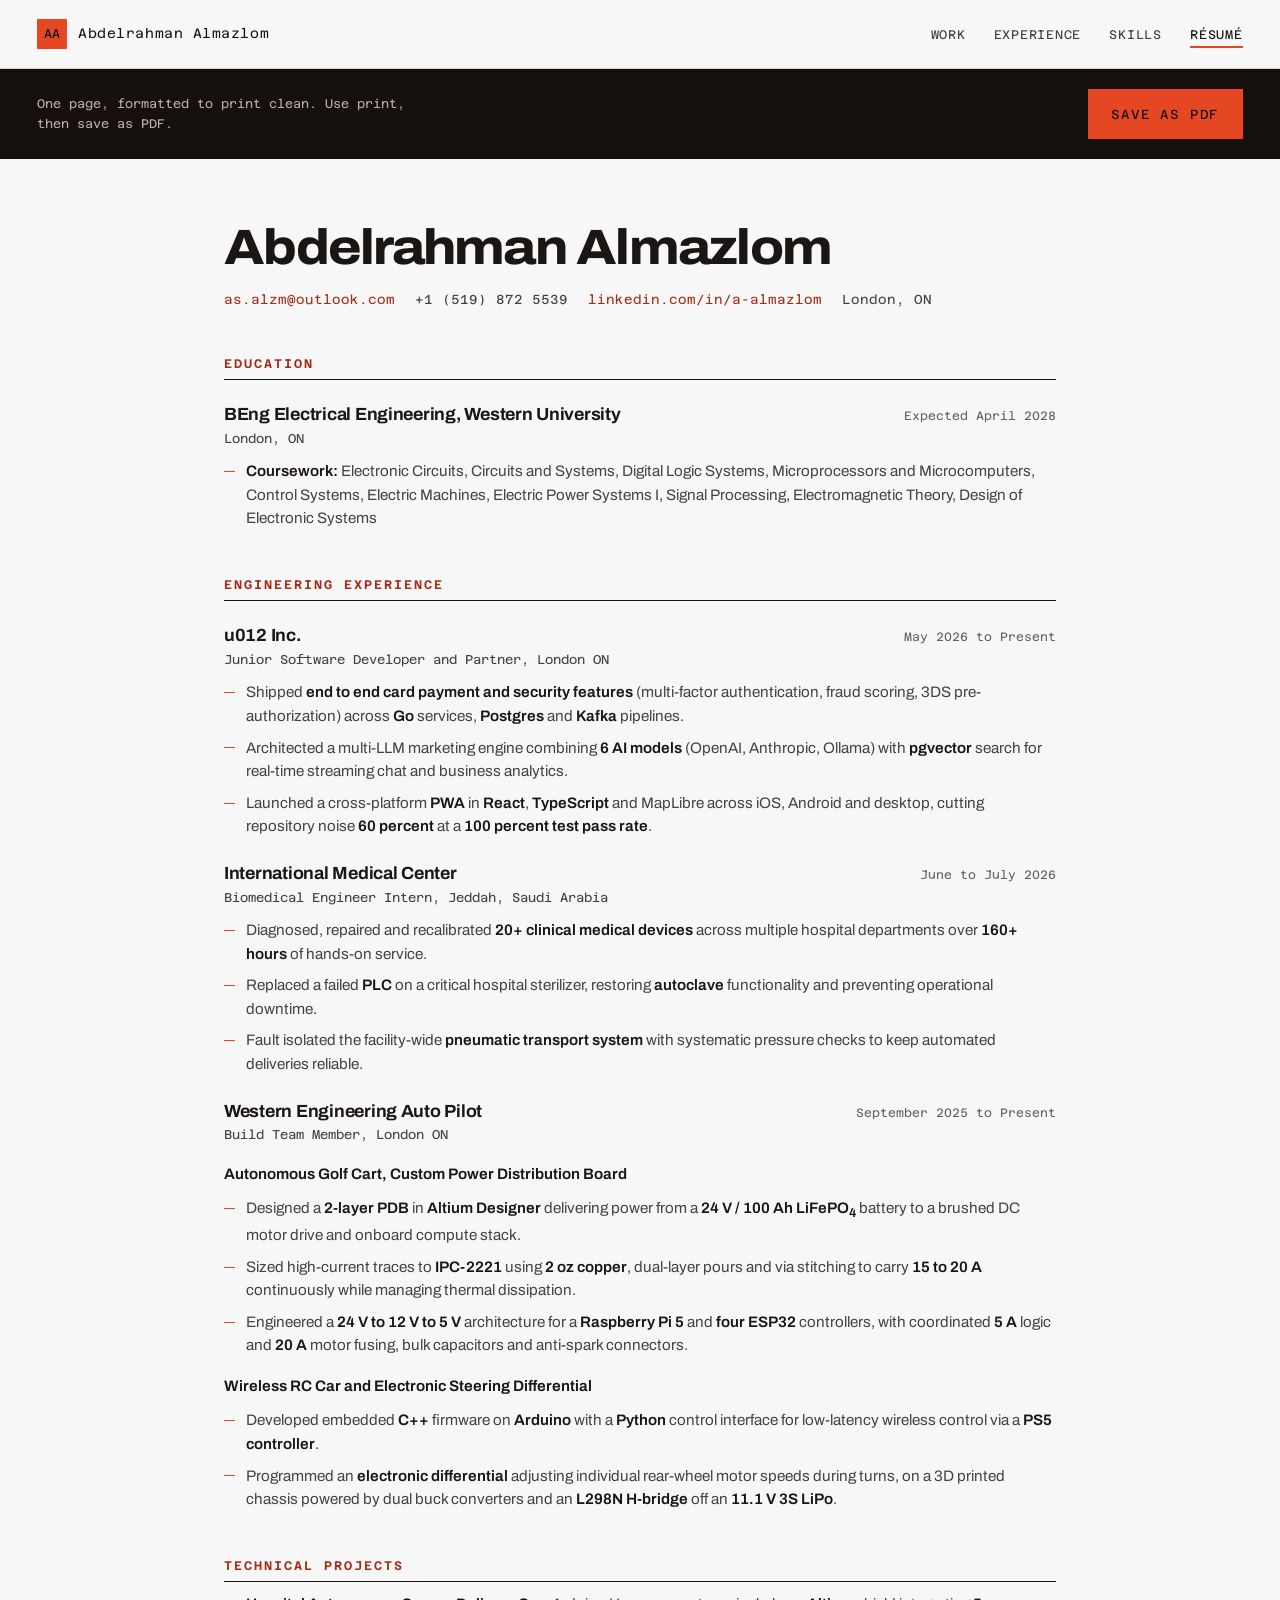
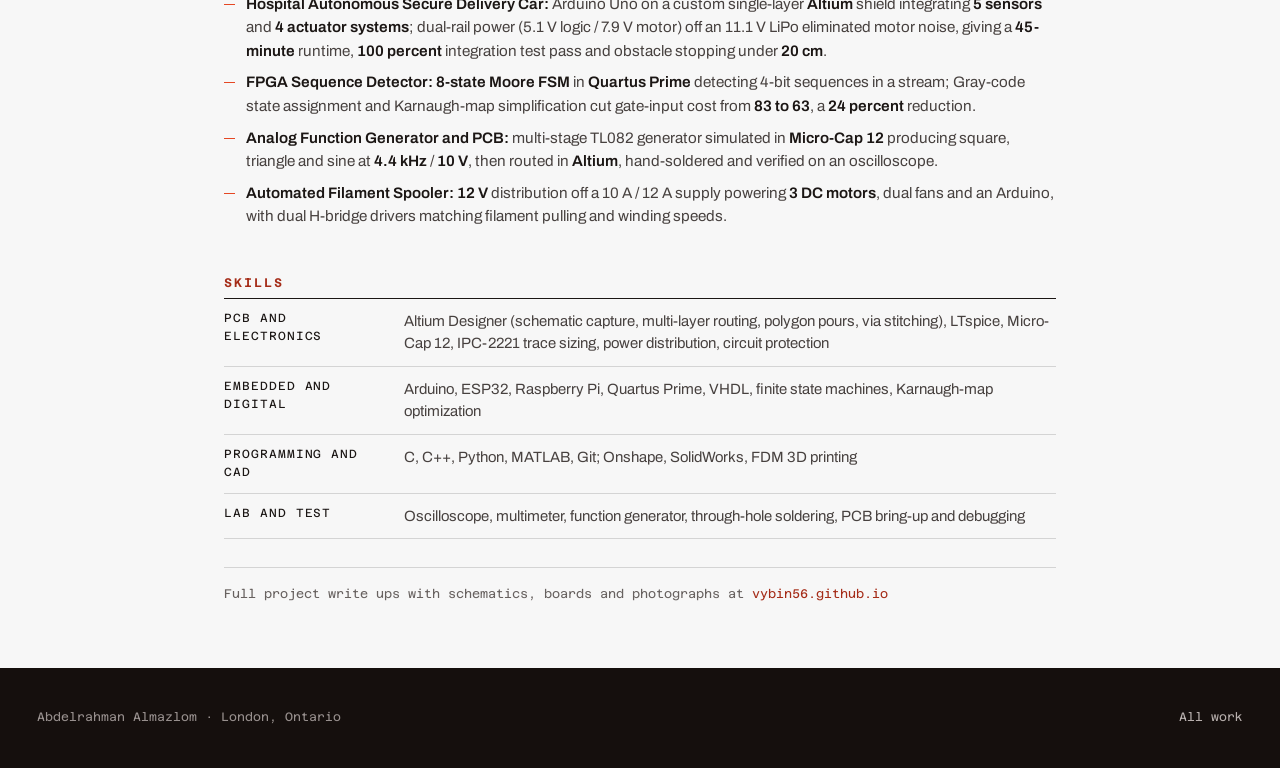
==== commit 991b8c03: "Tighten site copy and cut the resume to one page" ====
--- a/resume.html
+++ b/resume.html
@@ -43,7 +43,7 @@
 
 <div class="cv-bar">
   <div class="shell cv-bar__inner">
-    <p>This page is formatted to print as a clean one page PDF. Use print, then save as PDF.</p>
+    <p>One page, formatted to print clean. Use print, then save as PDF.</p>
     <button type="button" class="btn" data-print><span>Save as PDF</span></button>
   </div>
 </div>
@@ -66,12 +66,12 @@
       <h2>Education</h2>
       <div class="cv__entry">
         <div class="cv__row">
-          <p class="cv__org">Bachelor of Engineering Science, Electrical Engineering</p>
+          <p class="cv__org">BEng Electrical Engineering, Western University</p>
           <p class="cv__when">Expected April 2028</p>
         </div>
-        <p class="cv__role">Western University, London ON</p>
+        <p class="cv__role">London, ON</p>
         <ul class="cv__list">
-          <li><strong>Relevant coursework:</strong> Electric Circuits I, Introduction to Electronics, Electronic Circuits, Circuits and Systems, Digital Logic Systems, Microprocessors and Microcomputers, Control Systems, Electric Machines, Electric Power Systems I, Signal Processing, Electromagnetic Theory, Magnetic Circuits and Transmission Lines, Principles of Design in Electrical Engineering, Principles and Practices of Design of Electronic Systems</li>
+          <li><strong>Coursework:</strong> Electronic Circuits, Circuits and Systems, Digital Logic Systems, Microprocessors and Microcomputers, Control Systems, Electric Machines, Electric Power Systems I, Signal Processing, Electromagnetic Theory, Design of Electronic Systems</li>
         </ul>
       </div>
     </section>
@@ -87,24 +87,22 @@
         </div>
         <p class="cv__role">Junior Software Developer and Partner, London ON</p>
         <ul class="cv__list">
-          <li>Delivered <strong>end to end</strong> card payment and security features (multi-factor authentication, fraud scoring, 3DS pre-authorization) by integrating <strong>Go</strong> services with <strong>Postgres</strong> and <strong>Kafka</strong> event pipelines.</li>
-          <li>Architected a multi-LLM marketing engine combining <strong>6 AI models</strong> (OpenAI, Anthropic, Ollama) and vector search (<strong>pgvector</strong>) to deliver real-time streaming AI chat and business analytics.</li>
-          <li>Built and launched a cross-platform <strong>Progressive Web App</strong> using <strong>React</strong>, <strong>TypeScript</strong> and MapLibre, delivering interactive maps, live dashboards and cross-device builds (iOS, Android, desktop).</li>
-          <li>Leveraged AI-assisted development tools to rapidly design, test and refactor full stack codebases, cutting repository noise by <strong>60 percent</strong> while maintaining <strong>100 percent test pass rates</strong>.</li>
+          <li>Shipped <strong>end to end card payment and security features</strong> (multi-factor authentication, fraud scoring, 3DS pre-authorization) across <strong>Go</strong> services, <strong>Postgres</strong> and <strong>Kafka</strong> pipelines.</li>
+          <li>Architected a multi-LLM marketing engine combining <strong>6 AI models</strong> (OpenAI, Anthropic, Ollama) with <strong>pgvector</strong> search for real-time streaming chat and business analytics.</li>
+          <li>Launched a cross-platform <strong>PWA</strong> in <strong>React</strong>, <strong>TypeScript</strong> and MapLibre across iOS, Android and desktop, cutting repository noise <strong>60 percent</strong> at a <strong>100 percent test pass rate</strong>.</li>
         </ul>
       </div>
 
       <div class="cv__entry">
         <div class="cv__row">
           <p class="cv__org">International Medical Center</p>
-          <p class="cv__when">June 2026 to July 2026</p>
+          <p class="cv__when">June to July 2026</p>
         </div>
         <p class="cv__role">Biomedical Engineer Intern, Jeddah, Saudi Arabia</p>
         <ul class="cv__list">
-          <li>Diagnosed, repaired and recalibrated <strong>20+ clinical medical devices</strong> across multiple hospital departments over <strong>160+ hours</strong> of hands-on service, ensuring device accuracy and compliance with healthcare safety standards.</li>
-          <li>Troubleshot system failures and replaced a faulty <strong>programmable logic controller (PLC)</strong> on a critical hospital sterilizer, restoring <strong>autoclave</strong> functionality and preventing operational downtime.</li>
-          <li>Inspected and diagnosed the facility-wide <strong>pneumatic transport system</strong>, executing systematic fault isolation and pressure checks to maintain efficient, reliable automated deliveries across departments.</li>
-          <li>Executed preventative and corrective maintenance protocols on complex biomedical systems, collaborating with senior engineering staff to ensure optimal equipment uptime and patient safety.</li>
+          <li>Diagnosed, repaired and recalibrated <strong>20+ clinical medical devices</strong> across multiple hospital departments over <strong>160+ hours</strong> of hands-on service.</li>
+          <li>Replaced a failed <strong>PLC</strong> on a critical hospital sterilizer, restoring <strong>autoclave</strong> functionality and preventing operational downtime.</li>
+          <li>Fault isolated the facility-wide <strong>pneumatic transport system</strong> with systematic pressure checks to keep automated deliveries reliable.</li>
         </ul>
       </div>
 
@@ -115,22 +113,17 @@
         </div>
         <p class="cv__role">Build Team Member, London ON</p>
 
-        <p class="cv__sub">Autonomous Golf Cart, Custom Power Distribution Board (PDB)</p>
+        <p class="cv__sub">Autonomous Golf Cart, Custom Power Distribution Board</p>
         <ul class="cv__list">
-          <li>Designed a <strong>2-layer Power Distribution Board (PDB)</strong> in <strong>Altium Designer</strong> to safely deliver power from a <strong>24 V / 100 Ah LiFePO<sub>4</sub></strong> battery to a brushed DC motor drive and onboard compute stack.</li>
-          <li>Sized high-current traces to <strong>IPC-2221</strong> standards using <strong>2 oz copper</strong>, dual-layer polygon pours and strategic via stitching to continuously carry <strong>15 to 20 A</strong> while managing thermal dissipation.</li>
-          <li>Engineered a multi-tier power architecture (<strong>24 V to 12 V to 5 V</strong>) to supply a <strong>Raspberry Pi 5</strong> and <strong>four ESP32</strong> microcontrollers, maintaining strict voltage, current and thermal margins across all rails.</li>
-          <li>Implemented circuit protection and inrush suppression, coordinating <strong>5 A</strong> logic and <strong>20 A</strong> motor fuses with programmable driver current limits, bulk capacitors and anti-spark connectors.</li>
-          <li>Authored a full <strong>BOM</strong> and wiring documentation, facilitating component validation, thermal analysis and a smooth design review and assembly process.</li>
+          <li>Designed a <strong>2-layer PDB</strong> in <strong>Altium Designer</strong> delivering power from a <strong>24 V / 100 Ah LiFePO<sub>4</sub></strong> battery to a brushed DC motor drive and onboard compute stack.</li>
+          <li>Sized high-current traces to <strong>IPC-2221</strong> using <strong>2 oz copper</strong>, dual-layer pours and via stitching to carry <strong>15 to 20 A</strong> continuously while managing thermal dissipation.</li>
+          <li>Engineered a <strong>24 V to 12 V to 5 V</strong> architecture for a <strong>Raspberry Pi 5</strong> and <strong>four ESP32</strong> controllers, with coordinated <strong>5 A</strong> logic and <strong>20 A</strong> motor fusing, bulk capacitors and anti-spark connectors.</li>
         </ul>
 
-        <p class="cv__sub">Custom Wireless RC Car and Electronic Steering Differential</p>
+        <p class="cv__sub">Wireless RC Car and Electronic Steering Differential</p>
         <ul class="cv__list">
-          <li>Developed embedded <strong>C++</strong> firmware on an <strong>Arduino</strong>, integrated with a <strong>Python</strong> control interface, to enable real-time, low-latency wireless control via a <strong>PS5 controller</strong>.</li>
-          <li>Programmed an <strong>electronic differential algorithm</strong> to dynamically adjust individual rear-wheel motor speeds during turns, improving traction and cornering control.</li>
-          <li>Designed and 3D printed a custom vehicle chassis in CAD, creating modular mounting enclosures for dual DC drive motors, a steering servo and control electronics.</li>
-          <li>Architected the power and motor-control hardware using dual buck converters and an <strong>L298N H-bridge</strong> driver to step down an <strong>11.1 V 3S LiPo</strong> battery for logic and power subsystems.</li>
-          <li>Showcased full-system capabilities in a live technical demonstration to club leadership and project leads, validating control responsiveness, chassis integrity and firmware stability.</li>
+          <li>Developed embedded <strong>C++</strong> firmware on <strong>Arduino</strong> with a <strong>Python</strong> control interface for low-latency wireless control via a <strong>PS5 controller</strong>.</li>
+          <li>Programmed an <strong>electronic differential</strong> adjusting individual rear-wheel motor speeds during turns, on a 3D printed chassis powered by dual buck converters and an <strong>L298N H-bridge</strong> off an <strong>11.1 V 3S LiPo</strong>.</li>
         </ul>
       </div>
     </section>
@@ -138,62 +131,24 @@
     <!-- Projects -->
     <section class="cv__section">
       <h2>Technical Projects</h2>
-
-      <div class="cv__entry">
-        <div class="cv__row">
-          <p class="cv__org">Hospital Autonomous Secure Delivery Car</p>
-          <p class="cv__when"><a href="projects/hospital-delivery-robot.html">View write up</a></p>
-        </div>
-        <ul class="cv__list">
-          <li>Engineered an autonomous medical delivery robot powered by an <strong>Arduino Uno</strong> on a custom single-layer <strong>Altium Designer</strong> PCB shield, integrating <strong>5 sensors</strong> (HC-SR04 ultrasonic, RC522 RFID, HC-05 Bluetooth, DHT11) and <strong>4 actuator systems</strong> to automate secure supply transport.</li>
-          <li>Designed a dual-rail power system using an <strong>11.1 V LiPo</strong> battery and dual buck converters (5.1 V logic / 7.9 V motor) to eliminate motor noise interference, achieving a <strong>45-minute</strong> continuous runtime and passing <strong>100 percent</strong> of integration tests with an obstacle-stopping threshold under <strong>20 cm</strong>.</li>
-        </ul>
-      </div>
-
-      <div class="cv__entry">
-        <div class="cv__row">
-          <p class="cv__org">Analog Function Generator and PCB Design</p>
-          <p class="cv__when"><a href="projects/function-generator.html">View write up</a></p>
-        </div>
-        <ul class="cv__list">
-          <li>Designed and simulated a multi-stage signal generator in <strong>Micro-Cap 12</strong> using TL082 op-amps, connecting integrator and amplifier stages to produce square, triangle and sine waveforms at <strong>4.4 kHz</strong> with a <strong>10 V</strong> output.</li>
-          <li>Built and verified a custom PCB in <strong>Altium Designer</strong> by routing traces, hand-soldering through-hole components and testing outputs with an oscilloscope to confirm hardware matched simulation.</li>
-        </ul>
-      </div>
-
-      <div class="cv__entry">
-        <div class="cv__row">
-          <p class="cv__org">Automated Filament Spooler and AI Recycling System</p>
-          <p class="cv__when"><a href="projects/filament-spooler.html">View write up</a></p>
-        </div>
-        <ul class="cv__list">
-          <li>Designed and wired the <strong>12 V</strong> power distribution network using a 10 A / 12 A supply to safely power <strong>3 DC motors</strong>, dual cooling fans and an Arduino across the filament recycling line.</li>
-          <li>Integrated dual H-bridge motor drivers to control filament pulling and spool winding speeds, calculating system current demands and interfacing motor control with the central Arduino.</li>
-        </ul>
-      </div>
-
-      <div class="cv__entry">
-        <div class="cv__row">
-          <p class="cv__org">FPGA Sequence Detector and Logic Optimization</p>
-          <p class="cv__when"><a href="projects/fpga-sequence-detector.html">View write up</a></p>
-        </div>
-        <ul class="cv__list">
-          <li>Designed and optimized an <strong>8-state Moore FSM</strong> in <strong>Quartus Prime</strong> using D flip-flops to detect specific 4-bit binary sequences within a stream.</li>
-          <li>Reduced circuit complexity by <strong>24 percent</strong> via a custom Gray-code state assignment and Karnaugh-map simplification, lowering total gate-input cost from <strong>83 to 63</strong> while verifying timing and state transitions in functional simulation.</li>
-        </ul>
-      </div>
+      <ul class="cv__list">
+        <li><strong>Hospital Autonomous Secure Delivery Car:</strong> Arduino Uno on a custom single-layer <strong>Altium</strong> shield integrating <strong>5 sensors</strong> and <strong>4 actuator systems</strong>; dual-rail power (5.1 V logic / 7.9 V motor) off an 11.1 V LiPo eliminated motor noise, giving a <strong>45-minute</strong> runtime, <strong>100 percent</strong> integration test pass and obstacle stopping under <strong>20 cm</strong>.</li>
+        <li><strong>FPGA Sequence Detector:</strong> <strong>8-state Moore FSM</strong> in <strong>Quartus Prime</strong> detecting 4-bit sequences in a stream; Gray-code state assignment and Karnaugh-map simplification cut gate-input cost from <strong>83 to 63</strong>, a <strong>24 percent</strong> reduction.</li>
+        <li><strong>Analog Function Generator and PCB:</strong> multi-stage TL082 generator simulated in <strong>Micro-Cap 12</strong> producing square, triangle and sine at <strong>4.4 kHz</strong> / <strong>10 V</strong>, then routed in <strong>Altium</strong>, hand-soldered and verified on an oscilloscope.</li>
+        <li><strong>Automated Filament Spooler:</strong> <strong>12 V</strong> distribution off a 10 A / 12 A supply powering <strong>3 DC motors</strong>, dual fans and an Arduino, with dual H-bridge drivers matching filament pulling and winding speeds.</li>
+      </ul>
     </section>
 
     <!-- Skills -->
     <section class="cv__section">
       <h2>Skills</h2>
-      <div class="cv__skill"><b>PCB and electronics design</b><span>Altium Designer (schematic capture, multi-layer routing, polygon pours, via stitching), LTspice, Micro-Cap 12; IPC-2221 trace sizing, power distribution, circuit protection</span></div>
-      <div class="cv__skill"><b>Embedded and digital</b><span>Arduino, ESP32, Raspberry Pi; Quartus Prime, VHDL, finite state machines, Karnaugh-map optimization</span></div>
-      <div class="cv__skill"><b>CAD and mechanical</b><span>Onshape, SolidWorks, FDM 3D printing</span></div>
-      <div class="cv__skill"><b>Lab and test</b><span>Oscilloscope, multimeter, function generator, soldering (through-hole), PCB bring-up and debugging</span></div>
-      <div class="cv__skill"><b>Programming</b><span>C, C++, Python, MATLAB</span></div>
-      <div class="cv__skill"><b>Software and productivity</b><span>Microsoft Office (Word, Excel, PowerPoint, Outlook), Git</span></div>
+      <div class="cv__skill"><b>PCB and electronics</b><span>Altium Designer (schematic capture, multi-layer routing, polygon pours, via stitching), LTspice, Micro-Cap 12, IPC-2221 trace sizing, power distribution, circuit protection</span></div>
+      <div class="cv__skill"><b>Embedded and digital</b><span>Arduino, ESP32, Raspberry Pi, Quartus Prime, VHDL, finite state machines, Karnaugh-map optimization</span></div>
+      <div class="cv__skill"><b>Programming and CAD</b><span>C, C++, Python, MATLAB, Git; Onshape, SolidWorks, FDM 3D printing</span></div>
+      <div class="cv__skill"><b>Lab and test</b><span>Oscilloscope, multimeter, function generator, through-hole soldering, PCB bring-up and debugging</span></div>
     </section>
+
+    <p class="cv__more">Full project write ups with schematics, boards and photographs at <a href="index.html">vybin56.github.io</a></p>
 
   </article>
 </section>
--- a/assets/css/resume.css
+++ b/assets/css/resume.css
@@ -154,6 +154,18 @@
   font-weight: 600;
 }
 
+.cv__more {
+  margin-top: 1.75rem;
+  padding-top: 1rem;
+  border-top: 1px solid var(--line);
+  font-family: var(--mono);
+  font-size: 0.78rem;
+  color: var(--ink-3);
+}
+
+.cv__more a { color: var(--signal-ink); text-decoration: none; }
+.cv__more a:hover { text-decoration: underline; }
+
 @media print {
   @page { size: letter; margin: 0.55in; }
 
@@ -164,13 +176,13 @@
   .cv-page { padding: 0 !important; }
   .cv { width: 100% !important; max-width: none !important; }
 
-  body { font-size: 10pt; line-height: 1.38; }
+  body { font-size: 9.5pt; line-height: 1.34; }
 
   .cv__name { font-size: 22pt; }
   .cv__contact { font-size: 8.5pt; margin-top: 0.4rem; color: #000 !important; }
   .cv__contact a { color: #000 !important; }
 
-  .cv__section { margin-top: 12pt; }
+  .cv__section { margin-top: 10pt; }
   .cv__section > h2 {
     font-size: 8.5pt;
     color: #000 !important;
@@ -179,14 +191,16 @@
     break-after: avoid;
   }
 
-  .cv__entry { margin-top: 8pt; }
-  .cv__org { font-size: 11pt; }
+  .cv__entry { margin-top: 7pt; }
+  .cv__org { font-size: 10.5pt; }
   .cv__when, .cv__role { font-size: 8.5pt; color: #000 !important; }
   .cv__list { gap: 2pt; margin-top: 4pt; }
-  .cv__list li { font-size: 9.5pt; line-height: 1.34; color: #000 !important; padding-left: 12pt; }
+  .cv__list li { font-size: 9pt; line-height: 1.32; color: #000 !important; padding-left: 11pt; }
   .cv__list li::before { background: #000; width: 7pt; top: 0.62em; }
   .cv__list strong { color: #000 !important; }
-  .cv__sub { font-size: 9.5pt; margin-top: 6pt; }
-  .cv__skill { font-size: 9pt; padding-block: 3pt; color: #000 !important; border-bottom: 0.4pt solid #999; }
+  .cv__sub { font-size: 9pt; margin-top: 5pt; }
+  .cv__more { margin-top: 7pt; padding-top: 4pt; font-size: 8pt; color: #000 !important; border-top: 0.4pt solid #999; }
+  .cv__more a { color: #000 !important; }
+  .cv__skill { font-size: 8.5pt; padding-block: 2.5pt; color: #000 !important; border-bottom: 0.4pt solid #999; }
   .cv__skill b { font-size: 8pt; color: #000 !important; }
 }
